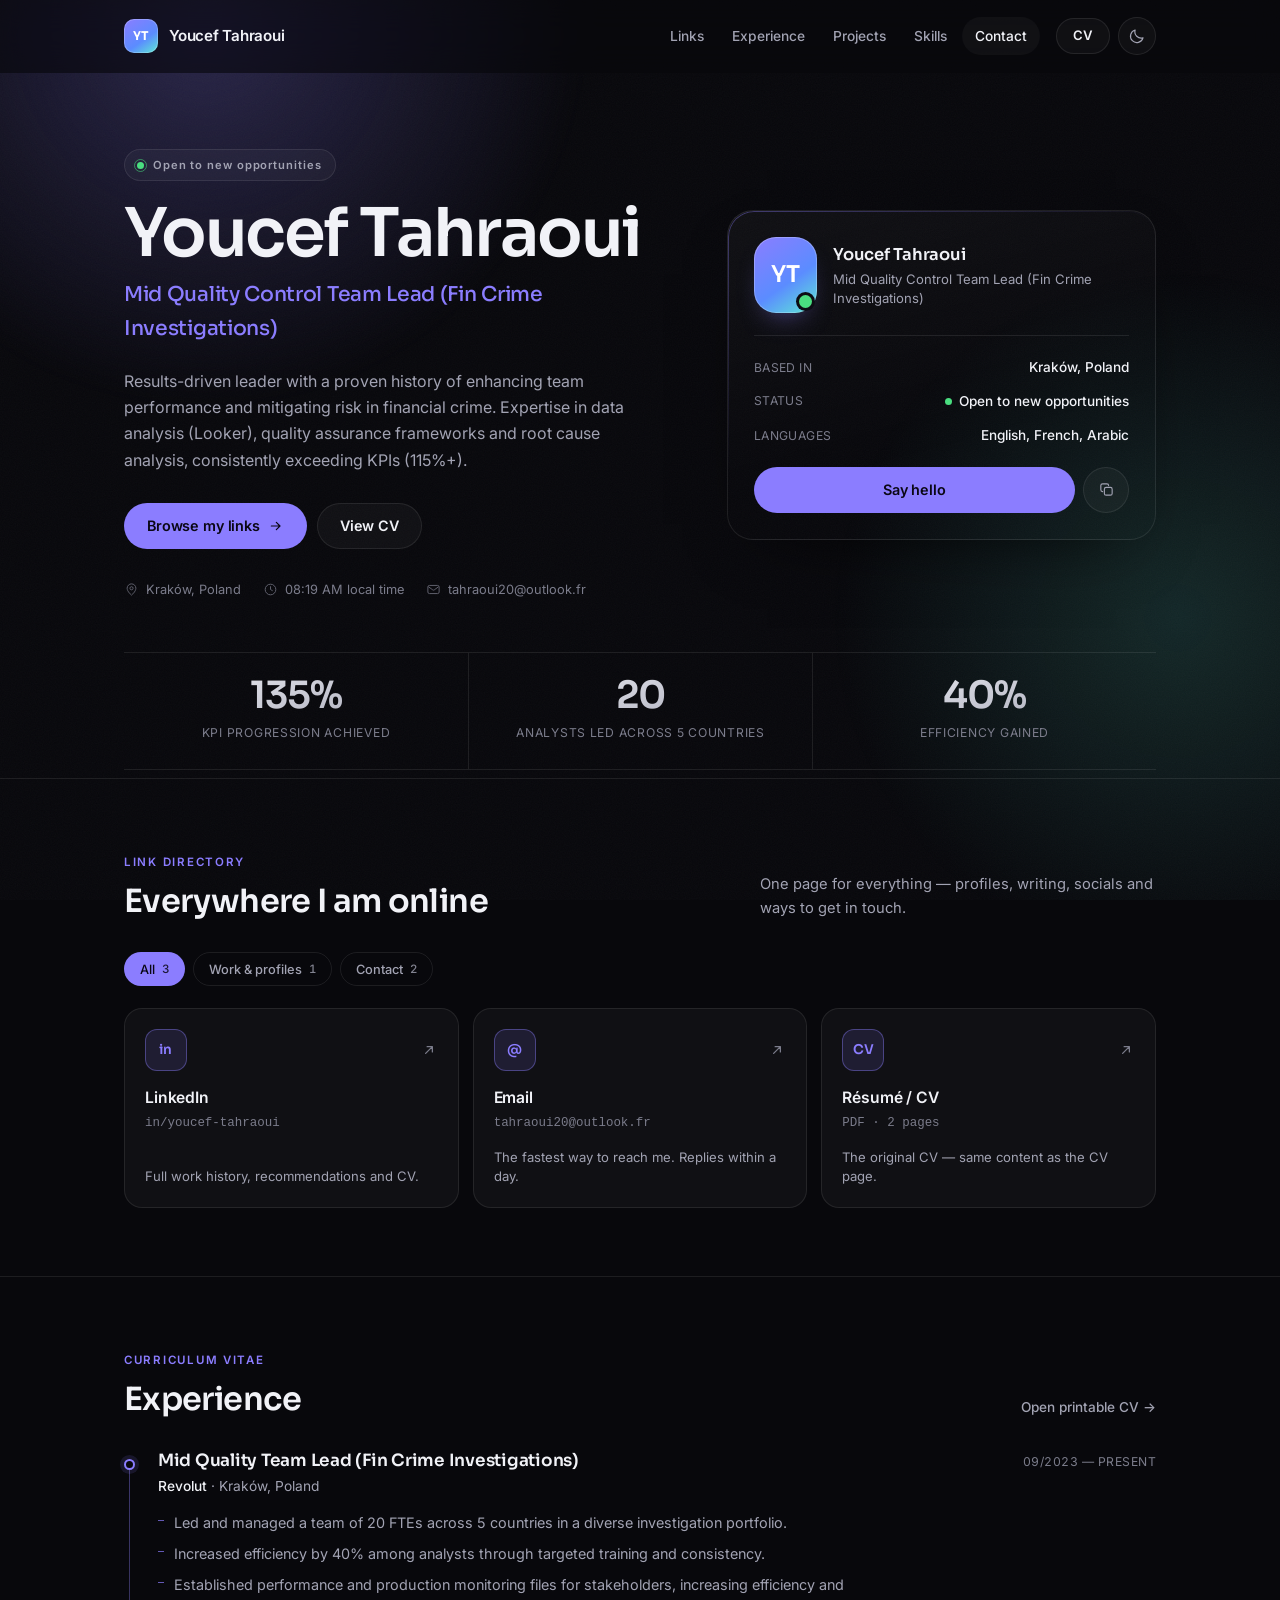
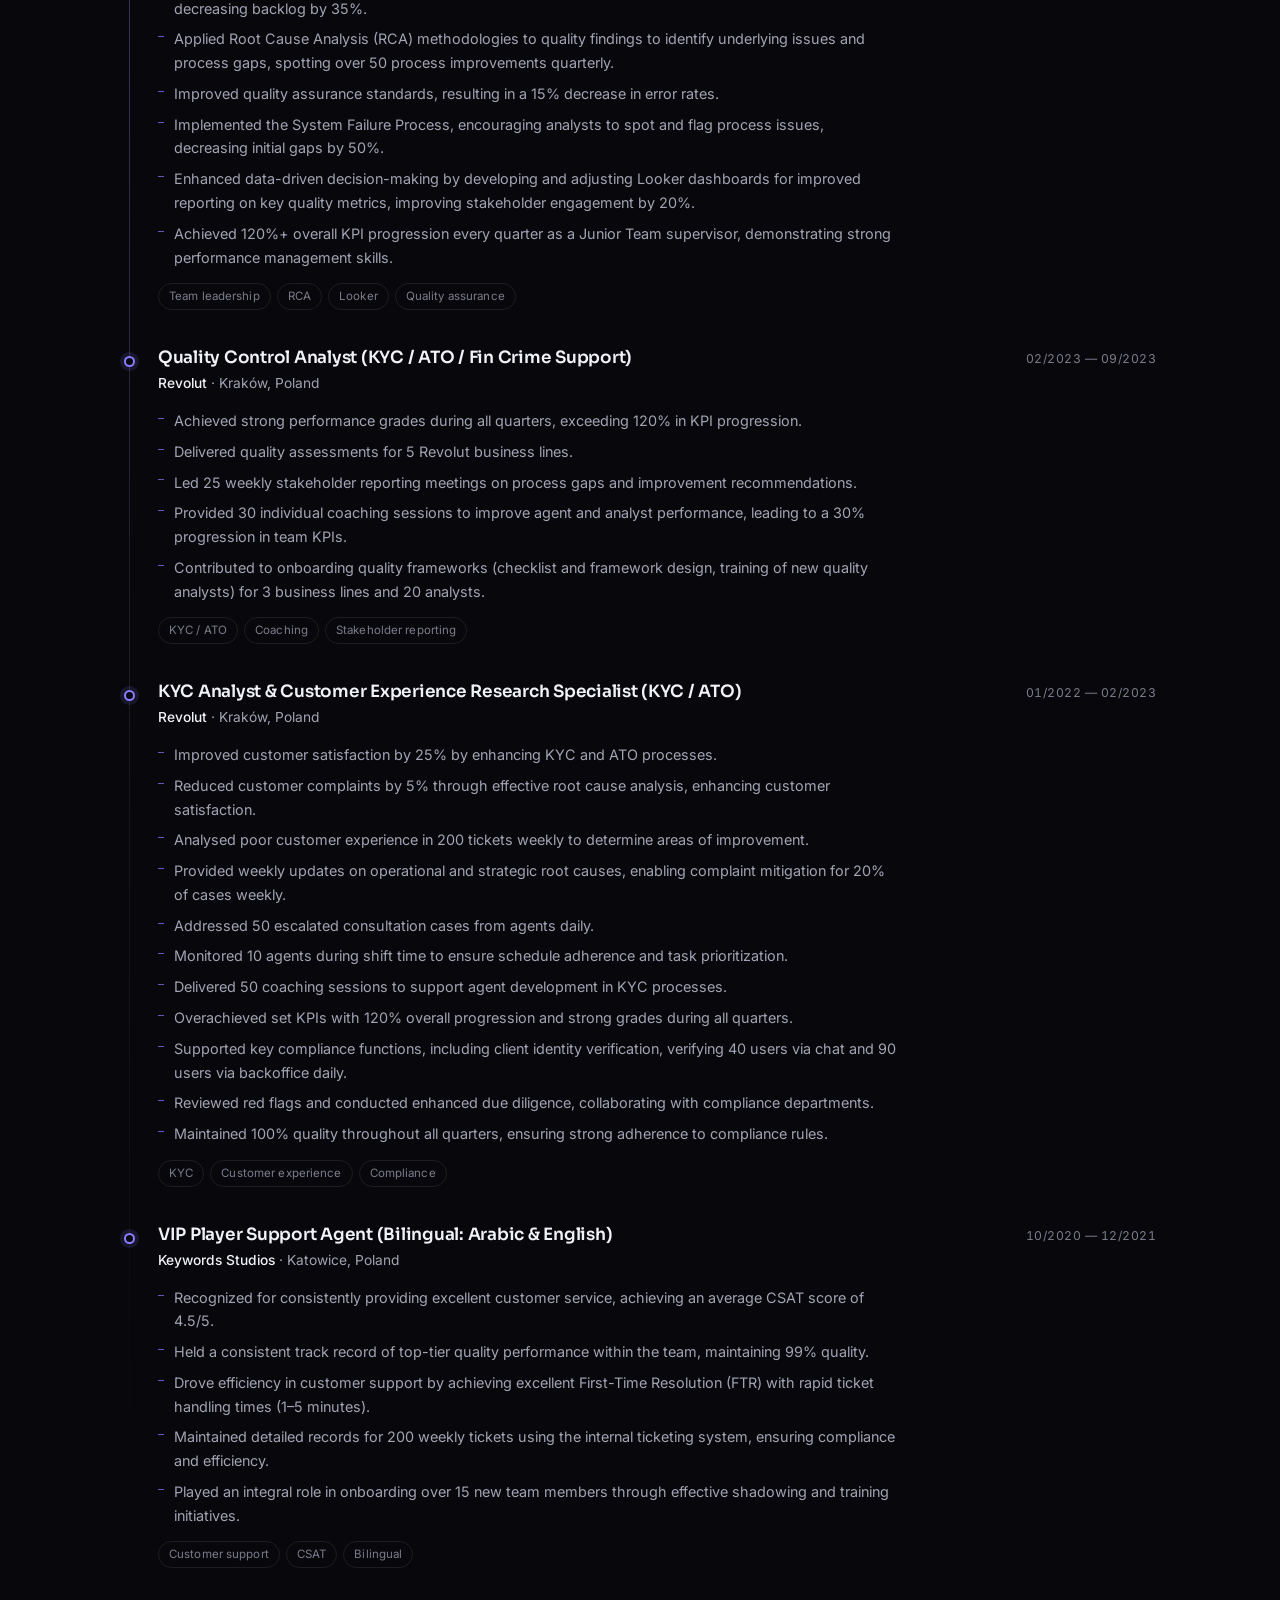
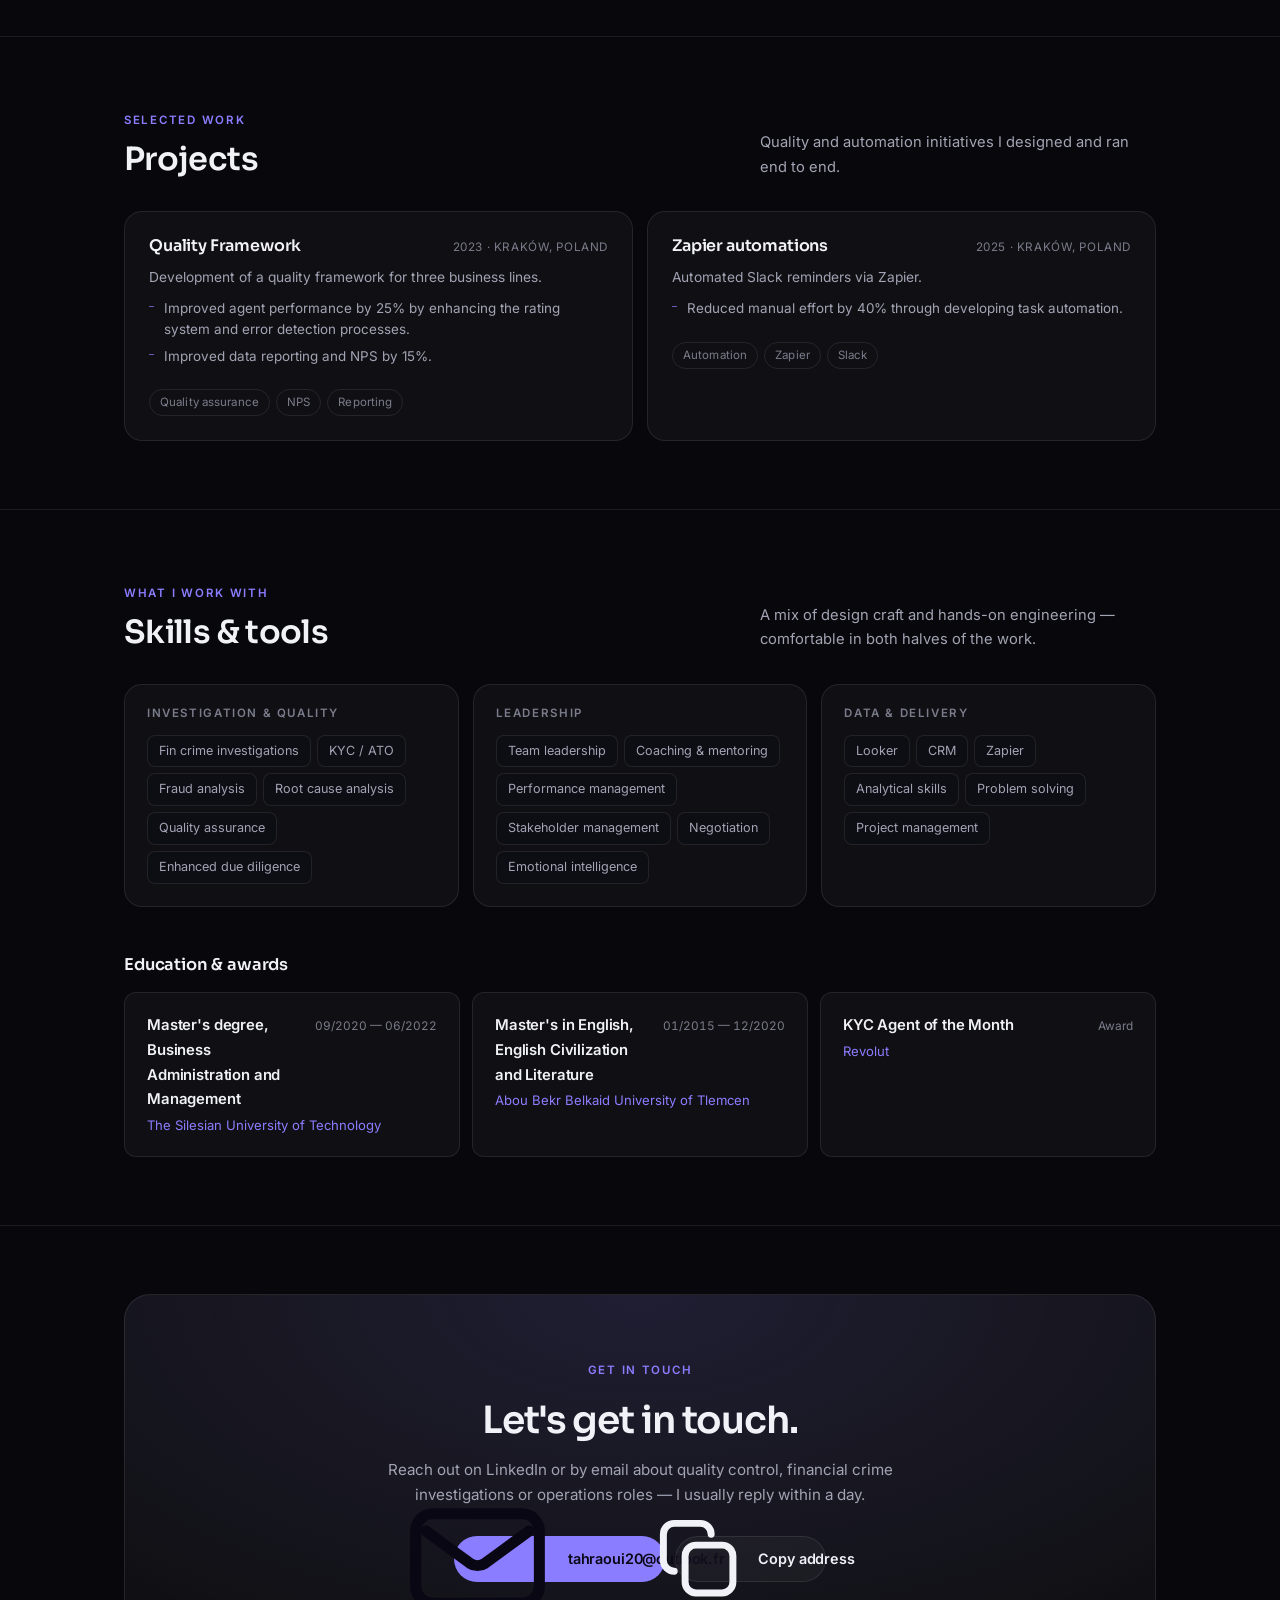
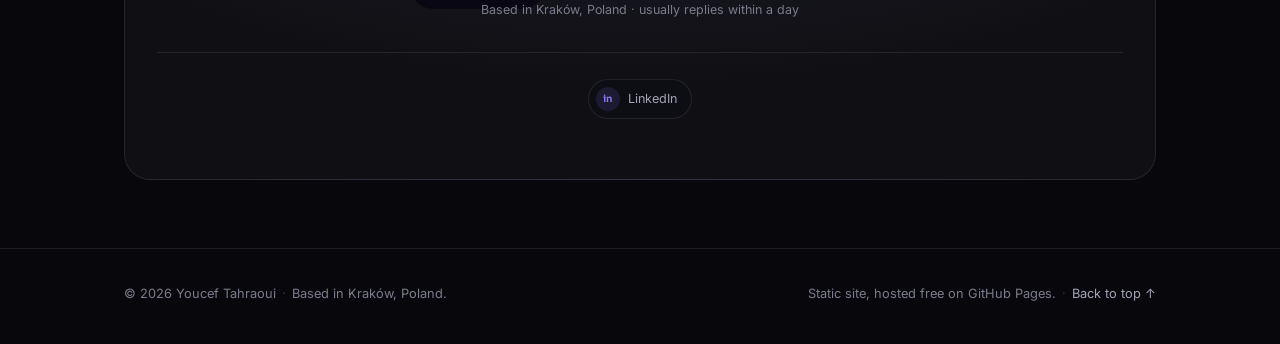
==== index.html @ 931910fa "Add portfolio and CV site" ====
<!doctype html>
<html lang="en" data-theme="dark">
  <head>
    <meta charset="utf-8" />
    <meta name="viewport" content="width=device-width, initial-scale=1" />
    <title>Youcef Tahraoui — Quality Control Team Lead</title>
    <meta
      name="description"
      content="Portfolio, CV and link directory for Youcef Tahraoui, a quality control team lead in financial crime investigations based in Kraków, Poland."
    />
    <meta name="theme-color" content="#08080c" />

    <!-- Social preview. Replace the URLs once your site is live. -->
    <meta property="og:type" content="website" />
    <meta property="og:title" content="Youcef Tahraoui — Quality Control Team Lead" />
    <meta
      property="og:description"
      content="Quality control team lead in financial crime investigations. CV, experience and links."
    />
    <meta property="og:url" content="https://your-username.github.io/" />
    <meta name="twitter:card" content="summary_large_image" />

    <link rel="icon" href="assets/favicon.svg" type="image/svg+xml" />
    <link rel="apple-touch-icon" href="assets/favicon.svg" />

    <link rel="preconnect" href="https://fonts.googleapis.com" />
    <link rel="preconnect" href="https://fonts.gstatic.com" crossorigin />
    <link
      href="https://fonts.googleapis.com/css2?family=Inter:wght@400;500;600&family=Sora:wght@500;600;700&display=swap"
      rel="stylesheet"
    />
    <link rel="stylesheet" href="assets/css/styles.css" />

    <!-- Apply the saved theme before first paint so the page never flashes. -->
    <script>
      try {
        var savedTheme = localStorage.getItem("theme");
        if (savedTheme) document.documentElement.dataset.theme = savedTheme;
      } catch (e) {}
    </script>
  </head>

  <body>
    <a class="skip-link" href="#main">Skip to content</a>

    <div class="bg-glow" aria-hidden="true"></div>
    <div class="bg-noise" aria-hidden="true"></div>

    <header class="site-header" id="top">
      <div class="container header-inner">
        <a class="brand" href="#top" id="brand"></a>

        <nav class="nav" id="nav" aria-label="Primary"></nav>

        <div class="header-actions">
          <a class="btn btn-ghost btn-sm header-cv" href="cv.html">CV</a>
          <button
            class="icon-btn"
            id="themeToggle"
            type="button"
            aria-label="Switch to light theme"
            title="Switch theme"
          >
            <svg class="ico-sun" viewBox="0 0 24 24" fill="none" aria-hidden="true">
              <circle cx="12" cy="12" r="4" stroke="currentColor" stroke-width="1.6" />
              <path
                d="M12 3v2m0 14v2M3 12h2m14 0h2M5.6 5.6l1.4 1.4m10 10 1.4 1.4m0-12.8-1.4 1.4m-10 10-1.4 1.4"
                stroke="currentColor"
                stroke-width="1.6"
                stroke-linecap="round"
              />
            </svg>
            <svg class="ico-moon" viewBox="0 0 24 24" fill="none" aria-hidden="true">
              <path
                d="M20 14.5A8.5 8.5 0 0 1 9.5 4a8.5 8.5 0 1 0 10.5 10.5Z"
                stroke="currentColor"
                stroke-width="1.6"
                stroke-linejoin="round"
              />
            </svg>
          </button>
          <button
            class="icon-btn menu-btn"
            id="menuBtn"
            type="button"
            aria-label="Open menu"
            aria-expanded="false"
            aria-controls="nav"
          >
            <span class="menu-bars" aria-hidden="true"><i></i><i></i></span>
          </button>
        </div>
      </div>
    </header>

    <main id="main">
      <section class="hero" aria-label="Introduction">
        <div class="container" id="hero"></div>
      </section>

      <section class="stats-band" aria-label="Highlights">
        <div class="container" id="stats"></div>
      </section>

      <section class="section" id="links">
        <div class="container">
          <div class="section-head">
            <div>
              <p class="eyebrow">Link directory</p>
              <h2 class="section-title">Everywhere I am online</h2>
            </div>
            <p class="section-lead">
              One page for everything — profiles, writing, socials and ways to get in touch.
            </p>
          </div>
          <div class="link-filters" id="linkFilters" role="group" aria-label="Filter links"></div>
          <div class="links-grid" id="linksGrid"></div>
          <p class="links-empty" id="linksEmpty" hidden>No links in this category yet.</p>
        </div>
      </section>

      <section class="section" id="experience">
        <div class="container">
          <div class="section-head">
            <div>
              <p class="eyebrow">Curriculum vitae</p>
              <h2 class="section-title">Experience</h2>
            </div>
            <a class="section-link" href="cv.html">Open printable CV <span aria-hidden="true">→</span></a>
          </div>
          <div class="timeline" id="timeline"></div>
        </div>
      </section>

      <section class="section" id="projects">
        <div class="container">
          <div class="section-head">
            <div>
              <p class="eyebrow">Selected work</p>
              <h2 class="section-title">Projects</h2>
            </div>
            <p class="section-lead">
              Quality and automation initiatives I designed and ran end to end.
            </p>
          </div>
          <div class="project-grid" id="projectsGrid"></div>
        </div>
      </section>

      <section class="section" id="skills">
        <div class="container">
          <div class="section-head">
            <div>
              <p class="eyebrow">What I work with</p>
              <h2 class="section-title">Skills &amp; tools</h2>
            </div>
            <p class="section-lead">
              A mix of design craft and hands-on engineering — comfortable in both halves of the work.
            </p>
          </div>
          <div class="skills-grid" id="skillsGrid"></div>

          <h3 class="sub-title">Education &amp; awards</h3>
          <div class="edu-grid" id="eduGrid"></div>
        </div>
      </section>

      <section class="section" id="contact">
        <div class="container">
          <div class="contact-panel" id="contactPanel"></div>
        </div>
      </section>
    </main>

    <footer class="site-footer">
      <div class="container footer-inner" id="footer"></div>
    </footer>

    <div class="toast" id="toast" role="status" aria-live="polite"></div>

    <noscript>
      <p style="text-align: center; padding: 24px">
        This page needs JavaScript to display the content. You can read the printable CV at
        <a href="cv.html">cv.html</a> instead.
      </p>
    </noscript>

    <script src="assets/js/content.js"></script>
    <script src="assets/js/main.js"></script>
  </body>
</html>
---- assets/css/styles.css ----
/* ============================================================================
   STYLES
   ----------------------------------------------------------------------------
   Want a different accent colour? Change the two lines marked "ACCENT" in the
   :root block below (and the light-theme overrides further down).
   ========================================================================== */

/* ---------- Design tokens ---------- */
:root {
  color-scheme: dark;

  --bg: #08080c;
  --bg-elevated: #0d0d14;
  --panel: rgba(255, 255, 255, 0.035);
  --panel-hover: rgba(255, 255, 255, 0.06);
  --border: rgba(255, 255, 255, 0.085);
  --border-strong: rgba(255, 255, 255, 0.16);

  --text: #f1f2f7;
  --text-muted: #a2a3b3;
  --text-dim: #7b7c8b;

  --accent: #8b7dff; /* ACCENT */
  --accent-soft: rgba(139, 125, 255, 0.13); /* ACCENT */
  --accent-contrast: #0a0714;
  --accent-line: rgba(139, 125, 255, 0.4);
  --success: #4ade80;
  --warning: #fbbf24;

  --radius-lg: 26px;
  --radius: 18px;
  --radius-sm: 12px;
  --shadow: 0 24px 70px -40px rgba(0, 0, 0, 0.95);
  --shadow-accent: 0 18px 40px -24px rgba(139, 125, 255, 0.75);
  --container: 1080px;

  --font-body: "Inter", system-ui, -apple-system, "Segoe UI", Roboto, sans-serif;
  --font-display: "Sora", var(--font-body);

  --ease: cubic-bezier(0.22, 0.61, 0.36, 1);
}

/* ---------- Light theme ---------- */
[data-theme="light"] {
  color-scheme: light;

  --bg: #f7f7fb;
  --bg-elevated: #ffffff;
  --panel: #ffffff;
  --panel-hover: #f4f4fa;
  --border: rgba(16, 16, 32, 0.09);
  --border-strong: rgba(16, 16, 32, 0.18);

  --text: #14141c;
  --text-muted: #555667;
  --text-dim: #62637a;

  --accent: #5b4bd6; /* ACCENT (light) */
  --accent-soft: rgba(91, 75, 214, 0.09); /* ACCENT (light) */
  --accent-contrast: #ffffff;
  --accent-line: rgba(91, 75, 214, 0.35);
  --success: #16a34a;
  --warning: #b45309;

  --shadow: 0 24px 60px -40px rgba(23, 23, 48, 0.45);
  --shadow-accent: 0 18px 40px -26px rgba(91, 75, 214, 0.55);
}

/* ---------- Reset ---------- */
*,
*::before,
*::after {
  box-sizing: border-box;
}

html {
  scroll-behavior: smooth;
  scroll-padding-top: 104px;
  -webkit-text-size-adjust: 100%;
}

body {
  margin: 0;
  background: var(--bg);
  color: var(--text);
  font-family: var(--font-body);
  font-size: 16px;
  line-height: 1.65;
  -webkit-font-smoothing: antialiased;
  text-rendering: optimizeLegibility;
  overflow-x: hidden;
}

h1,
h2,
h3,
h4 {
  margin: 0;
  font-family: var(--font-display);
  font-weight: 600;
  line-height: 1.2;
  letter-spacing: -0.02em;
}

p,
ul,
ol,
dl,
dd {
  margin: 0;
}

ul {
  padding: 0;
  list-style: none;
}

a {
  color: inherit;
}

svg {
  display: block;
  flex: none;
}

img {
  max-width: 100%;
  height: auto;
}

button {
  font: inherit;
}

::selection {
  background: var(--accent);
  color: var(--accent-contrast);
}

:focus-visible {
  outline: 2px solid var(--accent);
  outline-offset: 3px;
  border-radius: 6px;
}

[hidden] {
  display: none !important;
}

.container {
  width: 100%;
  max-width: var(--container);
  margin-inline: auto;
  padding-inline: 24px;
}

.skip-link {
  position: fixed;
  top: 10px;
  left: 50%;
  z-index: 200;
  padding: 10px 18px;
  border-radius: 999px;
  background: var(--accent);
  color: var(--accent-contrast);
  font-size: 0.85rem;
  font-weight: 600;
  text-decoration: none;
  transform: translate(-50%, -160%);
  transition: transform 0.2s var(--ease);
}

.skip-link:focus-visible {
  transform: translate(-50%, 0);
}

/* ---------- Background ---------- */
.bg-glow {
  position: fixed;
  inset: 0;
  z-index: -2;
  pointer-events: none;
  overflow: hidden;
}

.bg-glow::before,
.bg-glow::after {
  content: "";
  position: absolute;
  border-radius: 50%;
}

.bg-glow::before {
  width: 68vw;
  height: 68vw;
  min-width: 520px;
  min-height: 520px;
  top: -32vw;
  left: -18vw;
  background: radial-gradient(circle at center, rgba(139, 125, 255, 0.26), transparent 62%);
  filter: blur(8px);
}

.bg-glow::after {
  width: 60vw;
  height: 60vw;
  min-width: 460px;
  min-height: 460px;
  top: 26vh;
  right: -22vw;
  background: radial-gradient(circle at center, rgba(94, 234, 212, 0.14), transparent 64%);
}

[data-theme="light"] .bg-glow::before {
  background: radial-gradient(circle at center, rgba(91, 75, 214, 0.14), transparent 64%);
}

[data-theme="light"] .bg-glow::after {
  background: radial-gradient(circle at center, rgba(20, 184, 166, 0.11), transparent 66%);
}

.bg-noise {
  position: fixed;
  inset: 0;
  z-index: -1;
  pointer-events: none;
  opacity: 0.035;
  background-image: url("data:image/svg+xml,%3Csvg xmlns='http://www.w3.org/2000/svg' width='180' height='180'%3E%3Cfilter id='n'%3E%3CfeTurbulence type='fractalNoise' baseFrequency='0.85' numOctaves='3' stitchTiles='stitch'/%3E%3C/filter%3E%3Crect width='100%25' height='100%25' filter='url(%23n)'/%3E%3C/svg%3E");
}

[data-theme="light"] .bg-noise {
  opacity: 0.02;
}

/* ---------- Buttons ---------- */
.btn {
  display: inline-flex;
  align-items: center;
  justify-content: center;
  gap: 8px;
  height: 46px;
  padding: 0 22px;
  border: 1px solid transparent;
  border-radius: 999px;
  background: none;
  color: inherit;
  font-family: inherit;
  font-size: 0.9rem;
  font-weight: 600;
  letter-spacing: -0.01em;
  text-decoration: none;
  white-space: nowrap;
  cursor: pointer;
  transition:
    transform 0.18s var(--ease),
    background-color 0.2s,
    border-color 0.2s,
    box-shadow 0.2s;
}

.btn:hover {
  transform: translateY(-1px);
}

.btn:active {
  transform: translateY(0);
}

.btn-primary {
  background: var(--accent);
  color: var(--accent-contrast);
  box-shadow: var(--shadow-accent);
}

.btn-primary:hover {
  filter: brightness(1.06);
}

.btn-ghost {
  background: var(--panel);
  border-color: var(--border);
  color: var(--text);
}

.btn-ghost:hover {
  background: var(--panel-hover);
  border-color: var(--border-strong);
}

.btn-sm {
  height: 36px;
  padding: 0 16px;
  font-size: 0.82rem;
}

.btn-block {
  width: 100%;
}

.btn .ico {
  width: 16px;
  height: 16px;
  transition: transform 0.2s var(--ease);
}

.btn:hover .ico {
  transform: translateX(2px);
}

.icon-btn {
  display: inline-grid;
  place-items: center;
  width: 38px;
  height: 38px;
  padding: 0;
  border: 1px solid var(--border);
  border-radius: 50%;
  background: var(--panel);
  color: var(--text-muted);
  cursor: pointer;
  transition:
    color 0.2s,
    background-color 0.2s,
    border-color 0.2s;
}

.icon-btn:hover {
  color: var(--text);
  background: var(--panel-hover);
  border-color: var(--border-strong);
}

.icon-btn svg {
  width: 18px;
  height: 18px;
}

.icon-btn .ico-sun {
  display: none;
}

[data-theme="light"] .icon-btn .ico-sun {
  display: block;
}

[data-theme="light"] .icon-btn .ico-moon {
  display: none;
}

/* ---------- Header ---------- */
.site-header {
  position: sticky;
  top: 0;
  z-index: 60;
  background: rgba(8, 8, 12, 0.66);
  border-bottom: 1px solid transparent;
  backdrop-filter: blur(16px) saturate(140%);
  -webkit-backdrop-filter: blur(16px) saturate(140%);
  transition:
    background-color 0.25s,
    border-color 0.25s;
}

[data-theme="light"] .site-header {
  background: rgba(247, 247, 251, 0.78);
}

.site-header.is-scrolled {
  background: rgba(8, 8, 12, 0.88);
  border-bottom-color: var(--border);
}

[data-theme="light"] .site-header.is-scrolled {
  background: rgba(247, 247, 251, 0.94);
}

.header-inner {
  display: flex;
  align-items: center;
  gap: 16px;
  min-height: 72px;
}

.brand {
  display: inline-flex;
  align-items: center;
  gap: 11px;
  text-decoration: none;
  font-weight: 600;
  font-size: 0.95rem;
  letter-spacing: -0.015em;
  white-space: nowrap;
}

.brand-mark {
  display: grid;
  place-items: center;
  width: 34px;
  height: 34px;
  border-radius: 10px;
  background: linear-gradient(145deg, #8b7dff, #5b8cff 60%, #5eead4);
  color: #fff;
  font-family: var(--font-display);
  font-size: 0.76rem;
  font-weight: 700;
  letter-spacing: 0.01em;
  box-shadow: inset 0 0 0 1px rgba(255, 255, 255, 0.22);
}

.nav {
  display: flex;
  align-items: center;
  gap: 2px;
  margin-left: auto;
}

.nav-link {
  padding: 8px 13px;
  border-radius: 999px;
  color: var(--text-muted);
  font-size: 0.86rem;
  font-weight: 500;
  text-decoration: none;
  transition:
    color 0.18s,
    background-color 0.18s;
}

.nav-link:hover {
  color: var(--text);
  background: var(--panel);
}

.nav-link.is-active {
  color: var(--text);
  background: var(--panel);
}

.header-actions {
  display: flex;
  align-items: center;
  gap: 8px;
}

.menu-btn {
  display: none;
}

.menu-bars {
  display: grid;
  gap: 4px;
}

.menu-bars i {
  display: block;
  width: 15px;
  height: 1.5px;
  border-radius: 2px;
  background: currentColor;
  transition: transform 0.2s var(--ease);
}

.menu-btn[aria-expanded="true"] .menu-bars i:first-child {
  transform: translateY(2.75px) rotate(45deg);
}

.menu-btn[aria-expanded="true"] .menu-bars i:last-child {
  transform: translateY(-2.75px) rotate(-45deg);
}

/* ---------- Hero ---------- */
.hero {
  position: relative;
  padding: 76px 0 52px;
}

.hero-grid {
  display: grid;
  grid-template-columns: minmax(0, 1.12fr) minmax(0, 0.88fr);
  gap: 56px;
  align-items: center;
}

.eyebrow {
  display: inline-flex;
  align-items: center;
  gap: 9px;
  margin: 0 0 18px;
  color: var(--accent);
  font-size: 0.72rem;
  font-weight: 600;
  letter-spacing: 0.15em;
  text-transform: uppercase;
}

.hero .eyebrow {
  padding: 6px 14px 6px 12px;
  border: 1px solid var(--border);
  border-radius: 999px;
  background: var(--panel);
  letter-spacing: 0.08em;
  font-size: 0.7rem;
  color: var(--text-muted);
  text-transform: none;
}

.pulse {
  position: relative;
  width: 7px;
  height: 7px;
  border-radius: 50%;
  background: var(--success);
}

.pulse::after {
  content: "";
  position: absolute;
  inset: -3px;
  border-radius: 50%;
  border: 1px solid var(--success);
  opacity: 0.55;
  animation: pulse-ring 2.4s ease-out infinite;
}

@keyframes pulse-ring {
  0% {
    transform: scale(0.7);
    opacity: 0.6;
  }
  70%,
  100% {
    transform: scale(1.75);
    opacity: 0;
  }
}

.hero h1 {
  font-size: clamp(2.7rem, 6.4vw, 4.2rem);
  line-height: 1.02;
  letter-spacing: -0.038em;
  font-weight: 600;
}

.hero-role {
  margin: 10px 0 22px;
  font-family: var(--font-display);
  font-size: clamp(1.02rem, 2.1vw, 1.28rem);
  font-weight: 500;
  letter-spacing: -0.015em;
  color: var(--accent);
}

.hero-lede {
  max-width: 54ch;
  margin-bottom: 30px;
  color: var(--text-muted);
  font-size: 1rem;
}

.hero-actions {
  display: flex;
  flex-wrap: wrap;
  gap: 10px;
  margin-bottom: 30px;
}

.hero-meta {
  display: flex;
  flex-wrap: wrap;
  gap: 8px 22px;
  color: var(--text-dim);
  font-size: 0.8rem;
}

.hero-meta li {
  display: inline-flex;
  align-items: center;
  gap: 7px;
}

.hero-meta svg {
  width: 15px;
  height: 15px;
  opacity: 0.75;
}

.hero-meta a {
  text-decoration: none;
  transition: color 0.18s;
}

.hero-meta a:hover {
  color: var(--accent);
}

/* Profile card */
.profile-card {
  position: relative;
  padding: 26px;
  border: 1px solid var(--border);
  border-radius: var(--radius-lg);
  background: linear-gradient(165deg, var(--panel), transparent 70%);
  box-shadow: var(--shadow);
}

.profile-card::before {
  content: "";
  position: absolute;
  inset: 0;
  padding: 1px;
  border-radius: inherit;
  background: linear-gradient(150deg, var(--accent-line), transparent 46%, transparent);
  -webkit-mask:
    linear-gradient(#000 0 0) content-box,
    linear-gradient(#000 0 0);
  -webkit-mask-composite: xor;
  mask-composite: exclude;
  pointer-events: none;
}

.profile-top {
  display: flex;
  align-items: center;
  gap: 16px;
  padding-bottom: 22px;
  border-bottom: 1px solid var(--border);
}

.avatar {
  position: relative;
  display: grid;
  place-items: center;
  width: 76px;
  height: 76px;
  border-radius: 22px;
  background: linear-gradient(145deg, #8b7dff, #5b8cff 58%, #5eead4);
  color: #fff;
  font-family: var(--font-display);
  font-size: 1.45rem;
  font-weight: 600;
  letter-spacing: -0.01em;
  box-shadow:
    inset 0 0 0 1px rgba(255, 255, 255, 0.24),
    0 14px 30px -18px rgba(139, 125, 255, 0.9);
}

.avatar img {
  width: 100%;
  height: 100%;
  border-radius: inherit;
  object-fit: cover;
}

.avatar::after {
  content: "";
  position: absolute;
  right: 5px;
  bottom: 5px;
  width: 13px;
  height: 13px;
  border-radius: 50%;
  background: var(--success);
  box-shadow: 0 0 0 3px var(--bg-elevated);
}

.avatar.is-busy::after {
  background: var(--warning);
}

.pulse.is-busy {
  background: var(--warning);
}

.pulse.is-busy::after {
  border-color: var(--warning);
}

.avatar.is-busy::after {
  background: var(--warning);
}

.profile-name {
  font-family: var(--font-display);
  font-size: 1.03rem;
  font-weight: 600;
  letter-spacing: -0.015em;
}

.profile-role {
  margin-top: 2px;
  color: var(--text-muted);
  font-size: 0.82rem;
  line-height: 1.45;
}

.facts {
  display: grid;
  gap: 12px;
  padding: 20px 0;
}

.facts div {
  display: flex;
  align-items: baseline;
  justify-content: space-between;
  gap: 16px;
}

.facts dt {
  color: var(--text-dim);
  font-size: 0.76rem;
  letter-spacing: 0.04em;
  text-transform: uppercase;
}

.facts dd {
  color: var(--text);
  font-size: 0.85rem;
  font-weight: 500;
  text-align: right;
}

.facts dd.status {
  display: inline-flex;
  align-items: center;
  gap: 7px;
}

.status-dot {
  width: 7px;
  height: 7px;
  border-radius: 50%;
  background: var(--success);
}

.status-dot.is-busy {
  background: var(--warning);
}

.profile-actions {
  display: flex;
  gap: 8px;
}

.profile-actions .btn-primary {
  flex: 1;
}

.copy-btn {
  width: 46px;
  height: 46px;
  border-radius: 999px;
}

.copy-btn svg {
  width: 17px;
  height: 17px;
}

/* ---------- Stats ---------- */
.stats-band {
  padding-bottom: 8px;
}

.stats {
  display: grid;
  grid-template-columns: repeat(3, 1fr);
  border-block: 1px solid var(--border);
}

.stat {
  padding: 24px 8px 26px;
  text-align: center;
}

.stat + .stat {
  border-left: 1px solid var(--border);
}

.stat-value {
  font-family: var(--font-display);
  font-size: clamp(1.7rem, 4vw, 2.35rem);
  font-weight: 600;
  letter-spacing: -0.035em;
  line-height: 1;
  background: linear-gradient(160deg, var(--text), var(--text-muted));
  -webkit-background-clip: text;
  background-clip: text;
  -webkit-text-fill-color: transparent;
}

.stat-label {
  margin-top: 8px;
  color: var(--text-dim);
  font-size: 0.76rem;
  letter-spacing: 0.06em;
  text-transform: uppercase;
}

/* ---------- Sections ---------- */
.section {
  padding: 68px 0;
  border-top: 1px solid var(--border);
}

.section-head {
  display: flex;
  flex-wrap: wrap;
  align-items: flex-end;
  justify-content: space-between;
  gap: 18px 40px;
  margin-bottom: 32px;
}

.section-head .eyebrow {
  margin-bottom: 10px;
}

.section-title {
  font-size: clamp(1.5rem, 3.2vw, 2rem);
}

.section-lead {
  max-width: 44ch;
  color: var(--text-muted);
  font-size: 0.92rem;
}

.section-link {
  color: var(--text-muted);
  font-size: 0.85rem;
  font-weight: 500;
  text-decoration: none;
  white-space: nowrap;
  transition: color 0.18s;
}

.section-link span {
  display: inline-block;
  transition: transform 0.2s var(--ease);
}

.section-link:hover {
  color: var(--accent);
}

.section-link:hover span {
  transform: translateX(3px);
}

/* ---------- Link directory ---------- */
.link-filters {
  display: flex;
  flex-wrap: wrap;
  gap: 8px;
  margin-bottom: 22px;
}

.chip {
  display: inline-flex;
  align-items: center;
  gap: 7px;
  height: 34px;
  padding: 0 15px;
  border: 1px solid var(--border);
  border-radius: 999px;
  background: transparent;
  color: var(--text-muted);
  font-size: 0.8rem;
  font-weight: 500;
  cursor: pointer;
  transition:
    color 0.18s,
    background-color 0.18s,
    border-color 0.18s;
}

.chip:hover {
  color: var(--text);
  border-color: var(--border-strong);
  background: var(--panel);
}

.chip[aria-pressed="true"] {
  background: var(--accent);
  border-color: transparent;
  color: var(--accent-contrast);
}

.chip-count {
  font-variant-numeric: tabular-nums;
  opacity: 0.8;
  font-size: 0.72rem;
}

.chip[aria-pressed="true"] .chip-count {
  opacity: 0.85;
}

.links-grid {
  display: grid;
  grid-template-columns: repeat(auto-fill, minmax(min(248px, 100%), 1fr));
  gap: 14px;
}

.link-card {
  position: relative;
  display: flex;
  flex-direction: column;
  gap: 14px;
  min-height: 182px;
  padding: 20px;
  border: 1px solid var(--border);
  border-radius: var(--radius);
  background: var(--panel);
  color: inherit;
  text-decoration: none;
  transition:
    transform 0.22s var(--ease),
    background-color 0.22s,
    border-color 0.22s,
    box-shadow 0.22s;
}

.link-card::after {
  content: "";
  position: absolute;
  inset: 0;
  border-radius: inherit;
  background: radial-gradient(120% 90% at 100% 0%, var(--accent-soft), transparent 60%);
  opacity: 0;
  transition: opacity 0.25s;
  pointer-events: none;
}

.link-card:hover {
  transform: translateY(-3px);
  background: var(--panel-hover);
  border-color: var(--accent-line);
  box-shadow: 0 22px 40px -32px rgba(0, 0, 0, 0.9);
}

.link-card:hover::after {
  opacity: 1;
}

.link-top {
  display: flex;
  align-items: center;
  justify-content: space-between;
  gap: 12px;
}

.mono {
  display: grid;
  place-items: center;
  width: 42px;
  height: 42px;
  border: 1px solid var(--accent-line);
  border-radius: 12px;
  background: var(--accent-soft);
  color: var(--accent);
  font-family: var(--font-display);
  font-size: 0.84rem;
  font-weight: 600;
  letter-spacing: 0.01em;
}

.link-arrow {
  width: 18px;
  height: 18px;
  color: var(--text-dim);
  transition:
    color 0.2s,
    transform 0.22s var(--ease);
}

.link-card:hover .link-arrow {
  color: var(--accent);
  transform: translate(2px, -2px);
}

.link-body {
  display: flex;
  flex-direction: column;
  gap: 2px;
}

.link-label {
  font-weight: 600;
  font-size: 0.98rem;
  letter-spacing: -0.01em;
}

.link-handle {
  color: var(--text-dim);
  font-size: 0.78rem;
  font-family: ui-monospace, SFMono-Regular, "SF Mono", Menlo, monospace;
  overflow: hidden;
  text-overflow: ellipsis;
  white-space: nowrap;
}

.link-note {
  margin-top: auto;
  color: var(--text-muted);
  font-size: 0.82rem;
  line-height: 1.5;
}

.links-empty {
  padding: 32px 0;
  color: var(--text-dim);
  font-size: 0.9rem;
}

/* ---------- Experience timeline ---------- */
.timeline {
  position: relative;
}

.timeline::before {
  content: "";
  position: absolute;
  top: 10px;
  bottom: 14px;
  left: 5px;
  width: 1px;
  background: linear-gradient(var(--accent-line), var(--border) 45%, transparent);
}

.job {
  position: relative;
  padding: 0 0 38px 34px;
}

.job:last-child {
  padding-bottom: 0;
}

.job::before {
  content: "";
  position: absolute;
  top: 8px;
  left: 0;
  width: 11px;
  height: 11px;
  border: 2px solid var(--accent);
  border-radius: 50%;
  background: var(--bg);
  box-shadow: 0 0 0 4px var(--accent-soft);
}

.job-head {
  display: flex;
  flex-wrap: wrap;
  align-items: baseline;
  justify-content: space-between;
  gap: 6px 20px;
}

.job-role {
  font-size: 1.06rem;
  font-weight: 600;
  letter-spacing: -0.015em;
}

.job-dates {
  color: var(--text-dim);
  font-size: 0.76rem;
  font-variant-numeric: tabular-nums;
  letter-spacing: 0.04em;
  text-transform: uppercase;
  white-space: nowrap;
}

.job-company {
  margin-top: 3px;
  color: var(--text-muted);
  font-size: 0.86rem;
}

.job-company strong {
  color: var(--text);
  font-weight: 500;
}

.job-points {
  display: grid;
  gap: 7px;
  max-width: 74ch;
  margin-top: 14px;
}

.job-points li {
  position: relative;
  padding-left: 16px;
  color: var(--text-muted);
  font-size: 0.9rem;
}

.job-points li::before {
  content: "";
  position: absolute;
  top: 0.62em;
  left: 0;
  width: 6px;
  height: 1px;
  background: var(--accent);
  opacity: 0.7;
}

.job-tags {
  display: flex;
  flex-wrap: wrap;
  gap: 6px;
  margin-top: 14px;
}

.tag {
  padding: 3px 10px;
  border: 1px solid var(--border);
  border-radius: 999px;
  color: var(--text-dim);
  font-size: 0.72rem;
  letter-spacing: 0.01em;
}

/* ---------- Projects ---------- */
.project-grid {
  display: grid;
  grid-template-columns: repeat(auto-fit, minmax(min(320px, 100%), 1fr));
  gap: 14px;
}

.project-card {
  display: flex;
  flex-direction: column;
  gap: 9px;
  padding: 24px;
  border: 1px solid var(--border);
  border-radius: var(--radius);
  background: var(--panel);
  transition:
    border-color 0.2s,
    background-color 0.2s;
}

.project-card:hover {
  border-color: var(--accent-line);
  background: var(--panel-hover);
}

.project-head {
  display: flex;
  flex-wrap: wrap;
  align-items: baseline;
  justify-content: space-between;
  gap: 4px 16px;
}

.project-title {
  font-size: 1rem;
  letter-spacing: -0.01em;
}

.project-meta {
  color: var(--text-dim);
  font-size: 0.73rem;
  letter-spacing: 0.05em;
  text-transform: uppercase;
  white-space: nowrap;
}

.project-summary {
  color: var(--text-muted);
  font-size: 0.86rem;
}

.project-points {
  display: grid;
  gap: 6px;
}

.project-points li {
  position: relative;
  padding-left: 15px;
  color: var(--text-muted);
  font-size: 0.84rem;
  line-height: 1.55;
}

.project-points li::before {
  content: "";
  position: absolute;
  top: 0.62em;
  left: 0;
  width: 5px;
  height: 1px;
  background: var(--accent);
  opacity: 0.7;
}

/* ---------- Skills ---------- */
.skills-grid {
  display: grid;
  grid-template-columns: repeat(auto-fit, minmax(min(230px, 100%), 1fr));
  gap: 14px;
}

.skill-group {
  padding: 22px;
  border: 1px solid var(--border);
  border-radius: var(--radius);
  background: var(--panel);
}

.skill-group h3 {
  margin-bottom: 14px;
  color: var(--text-dim);
  font-family: var(--font-body);
  font-size: 0.72rem;
  font-weight: 600;
  letter-spacing: 0.14em;
  text-transform: uppercase;
}

.pills {
  display: flex;
  flex-wrap: wrap;
  gap: 6px;
}

.pill {
  padding: 5px 11px;
  border: 1px solid var(--border);
  border-radius: 8px;
  background: var(--bg-elevated);
  color: var(--text-muted);
  font-size: 0.79rem;
}

.sub-title {
  margin: 48px 0 18px;
  font-size: 1.02rem;
  letter-spacing: -0.01em;
}

.edu-grid {
  display: grid;
  grid-template-columns: repeat(auto-fit, minmax(min(280px, 100%), 1fr));
  gap: 12px;
}

.edu-card {
  display: flex;
  flex-direction: column;
  gap: 3px;
  padding: 20px 22px;
  border: 1px solid var(--border);
  border-radius: var(--radius-sm);
  background: var(--panel);
  transition: border-color 0.2s;
}

.edu-card:hover {
  border-color: var(--border-strong);
}

.edu-head {
  display: flex;
  align-items: baseline;
  justify-content: space-between;
  gap: 14px;
}

.edu-title {
  font-size: 0.93rem;
  font-weight: 600;
  letter-spacing: -0.01em;
}

.edu-period {
  color: var(--text-dim);
  font-size: 0.74rem;
  font-variant-numeric: tabular-nums;
  white-space: nowrap;
}

.edu-org {
  color: var(--accent);
  font-size: 0.82rem;
}

.edu-note {
  margin-top: 6px;
  color: var(--text-muted);
  font-size: 0.82rem;
  line-height: 1.5;
}

/* ---------- Contact ---------- */
.contact-panel {
  position: relative;
  padding: 60px 32px;
  overflow: hidden;
  border: 1px solid var(--border);
  border-radius: var(--radius-lg);
  background:
    radial-gradient(120% 130% at 50% 0%, var(--accent-soft), transparent 62%),
    var(--panel);
  text-align: center;
}

.contact-panel::before {
  content: "";
  position: absolute;
  top: -1px;
  left: 50%;
  width: 180px;
  height: 1px;
  background: linear-gradient(90deg, transparent, var(--accent), transparent);
  transform: translateX(-50%);
}

.contact-heading {
  font-size: clamp(1.65rem, 4vw, 2.35rem);
  letter-spacing: -0.03em;
}

.contact-text {
  max-width: 52ch;
  margin: 14px auto 28px;
  color: var(--text-muted);
  font-size: 0.95rem;
}

.contact-actions {
  display: flex;
  flex-wrap: wrap;
  justify-content: center;
  gap: 10px;
}

.contact-note {
  margin-top: 18px;
  color: var(--text-dim);
  font-size: 0.78rem;
}

.socials {
  display: flex;
  flex-wrap: wrap;
  justify-content: center;
  gap: 8px;
  margin-top: 32px;
  padding-top: 26px;
  border-top: 1px solid var(--border);
}

.social-link {
  display: inline-flex;
  align-items: center;
  gap: 8px;
  padding: 7px 14px 7px 7px;
  border: 1px solid var(--border);
  border-radius: 999px;
  background: var(--bg-elevated);
  color: var(--text-muted);
  font-size: 0.79rem;
  text-decoration: none;
  transition:
    color 0.18s,
    border-color 0.18s,
    transform 0.18s var(--ease);
}

.social-link:hover {
  transform: translateY(-2px);
  color: var(--text);
  border-color: var(--accent-line);
}

.social-link .mono {
  width: 24px;
  height: 24px;
  border: 0;
  border-radius: 50%;
  font-size: 0.62rem;
}

/* ---------- Footer ---------- */
.site-footer {
  padding: 34px 0 40px;
  border-top: 1px solid var(--border);
}

.footer-inner {
  display: flex;
  flex-wrap: wrap;
  align-items: center;
  justify-content: space-between;
  gap: 12px 24px;
  color: var(--text-dim);
  font-size: 0.8rem;
}

.footer-inner p {
  display: flex;
  flex-wrap: wrap;
  gap: 6px;
}

.footer-inner a {
  color: var(--text-muted);
  text-decoration: none;
  transition: color 0.18s;
}

.footer-inner a:hover {
  color: var(--accent);
}

.footer-dot {
  opacity: 0.4;
}

/* ---------- Toast ---------- */
.toast {
  position: fixed;
  bottom: 28px;
  left: 50%;
  z-index: 120;
  padding: 11px 20px;
  border: 1px solid var(--border-strong);
  border-radius: 999px;
  background: var(--bg-elevated);
  box-shadow: var(--shadow);
  color: var(--text);
  font-size: 0.83rem;
  font-weight: 500;
  white-space: nowrap;
  opacity: 0;
  transform: translate(-50%, 14px);
  pointer-events: none;
  transition:
    opacity 0.24s var(--ease),
    transform 0.24s var(--ease);
}

.toast.is-visible {
  opacity: 1;
  transform: translate(-50%, 0);
}

/* ---------- Reveal on scroll ---------- */
[data-reveal] {
  opacity: 0;
  transform: translateY(16px);
  transition:
    opacity 0.6s var(--ease),
    transform 0.6s var(--ease);
  transition-delay: var(--delay, 0ms);
}

[data-reveal].is-visible {
  opacity: 1;
  transform: none;
}

/* Hero intro animation */
@keyframes rise {
  from {
    opacity: 0;
    transform: translateY(14px);
  }
  to {
    opacity: 1;
    transform: none;
  }
}

.hero-copy > *,
.profile-card {
  animation: rise 0.7s var(--ease) both;
}

.hero-copy > :nth-child(2) {
  animation-delay: 0.06s;
}
.hero-copy > :nth-child(3) {
  animation-delay: 0.12s;
}
.hero-copy > :nth-child(4) {
  animation-delay: 0.18s;
}
.hero-copy > :nth-child(5) {
  animation-delay: 0.24s;
}
.hero-copy > :nth-child(6) {
  animation-delay: 0.3s;
}
.profile-card {
  animation-delay: 0.2s;
}

/* ---------- Responsive ---------- */
@media (max-width: 940px) {
  .hero-grid {
    grid-template-columns: 1fr;
    gap: 40px;
  }

  .profile-card {
    max-width: 460px;
  }
}

@media (max-width: 820px) {
  html {
    scroll-padding-top: 88px;
  }

  .header-inner {
    min-height: 64px;
    gap: 10px;
  }

  .menu-btn {
    display: inline-grid;
  }

  .nav {
    position: absolute;
    top: 100%;
    left: 12px;
    right: 12px;
    display: none;
    flex-direction: column;
    align-items: stretch;
    gap: 2px;
    padding: 10px;
    border: 1px solid var(--border);
    border-radius: 16px;
    background: var(--bg-elevated);
    box-shadow: var(--shadow);
  }

  .nav.is-open {
    display: flex;
  }

  .nav-link {
    padding: 11px 14px;
    border-radius: 10px;
    font-size: 0.92rem;
  }

  .header-actions {
    margin-left: auto;
  }

  .section {
    padding: 56px 0;
  }
}

@media (max-width: 600px) {
  .container {
    padding-inline: 18px;
  }

  .hero {
    padding: 48px 0 40px;
  }

  .hero-lede {
    font-size: 0.95rem;
  }

  .hero-meta {
    font-size: 0.76rem;
  }

  .profile-card {
    padding: 22px;
  }

  .stat {
    padding: 20px 4px 22px;
  }

  .stat-value {
    font-size: 1.6rem;
  }

  .stat-label {
    font-size: 0.66rem;
    letter-spacing: 0.04em;
  }

  .links-grid {
    grid-template-columns: 1fr;
  }

  .link-card {
    min-height: 0;
  }

  .job {
    padding-left: 26px;
  }

  .job::before {
    left: -1px;
    width: 9px;
    height: 9px;
  }

  .contact-panel {
    padding: 44px 22px;
  }

  .footer-inner {
    flex-direction: column;
    align-items: flex-start;
  }
}

@media (max-width: 400px) {
  .brand-text {
    display: none;
  }
}

/* ---------- Motion & print ---------- */
@media (prefers-reduced-motion: reduce) {
  html {
    scroll-behavior: auto;
  }

  *,
  *::before,
  *::after {
    animation-duration: 0.01ms !important;
    animation-iteration-count: 1 !important;
    transition-duration: 0.01ms !important;
  }

  [data-reveal] {
    opacity: 1;
    transform: none;
  }
}

@media print {
  @page {
    margin: 14mm;
  }

  :root {
    color-scheme: light;
    --bg: #fff;
    --panel: #fff;
    --text: #111;
    --text-muted: #333;
    --text-dim: #555;
    --border: #ddd;
    --border-strong: #bbb;
    --accent: #2a2a7a;
  }

  .bg-glow,
  .bg-noise,
  .site-header,
  .site-footer,
  .hero-actions,
  .hero-meta,
  .link-filters,
  .toast,
  .section-link,
  .chip {
    display: none !important;
  }

  body {
    background: #fff;
    color: #111;
    font-size: 11pt;
  }

  .hero {
    padding: 0 0 16px;
  }

  .hero-grid {
    display: block;
  }

  .profile-card {
    display: none;
  }

  .stats {
    border-color: #ddd;
  }

  .stat-value {
    -webkit-text-fill-color: #111;
    background: none;
  }

  .section {
    padding: 18px 0;
    break-inside: auto;
  }

  .job,
  .edu-card,
  .skill-group,
  .link-card {
    break-inside: avoid;
  }

  .link-card {
    min-height: 0;
    padding: 12px;
    gap: 8px;
  }

  .link-card::after {
    display: none;
  }

  .link-arrow {
    display: none;
  }

  .link-card::before {
    content: attr(href);
    order: 3;
    color: #444;
    font-size: 8pt;
    word-break: break-all;
  }

  [data-reveal] {
    opacity: 1 !important;
    transform: none !important;
  }

  a {
    text-decoration: none;
  }
}
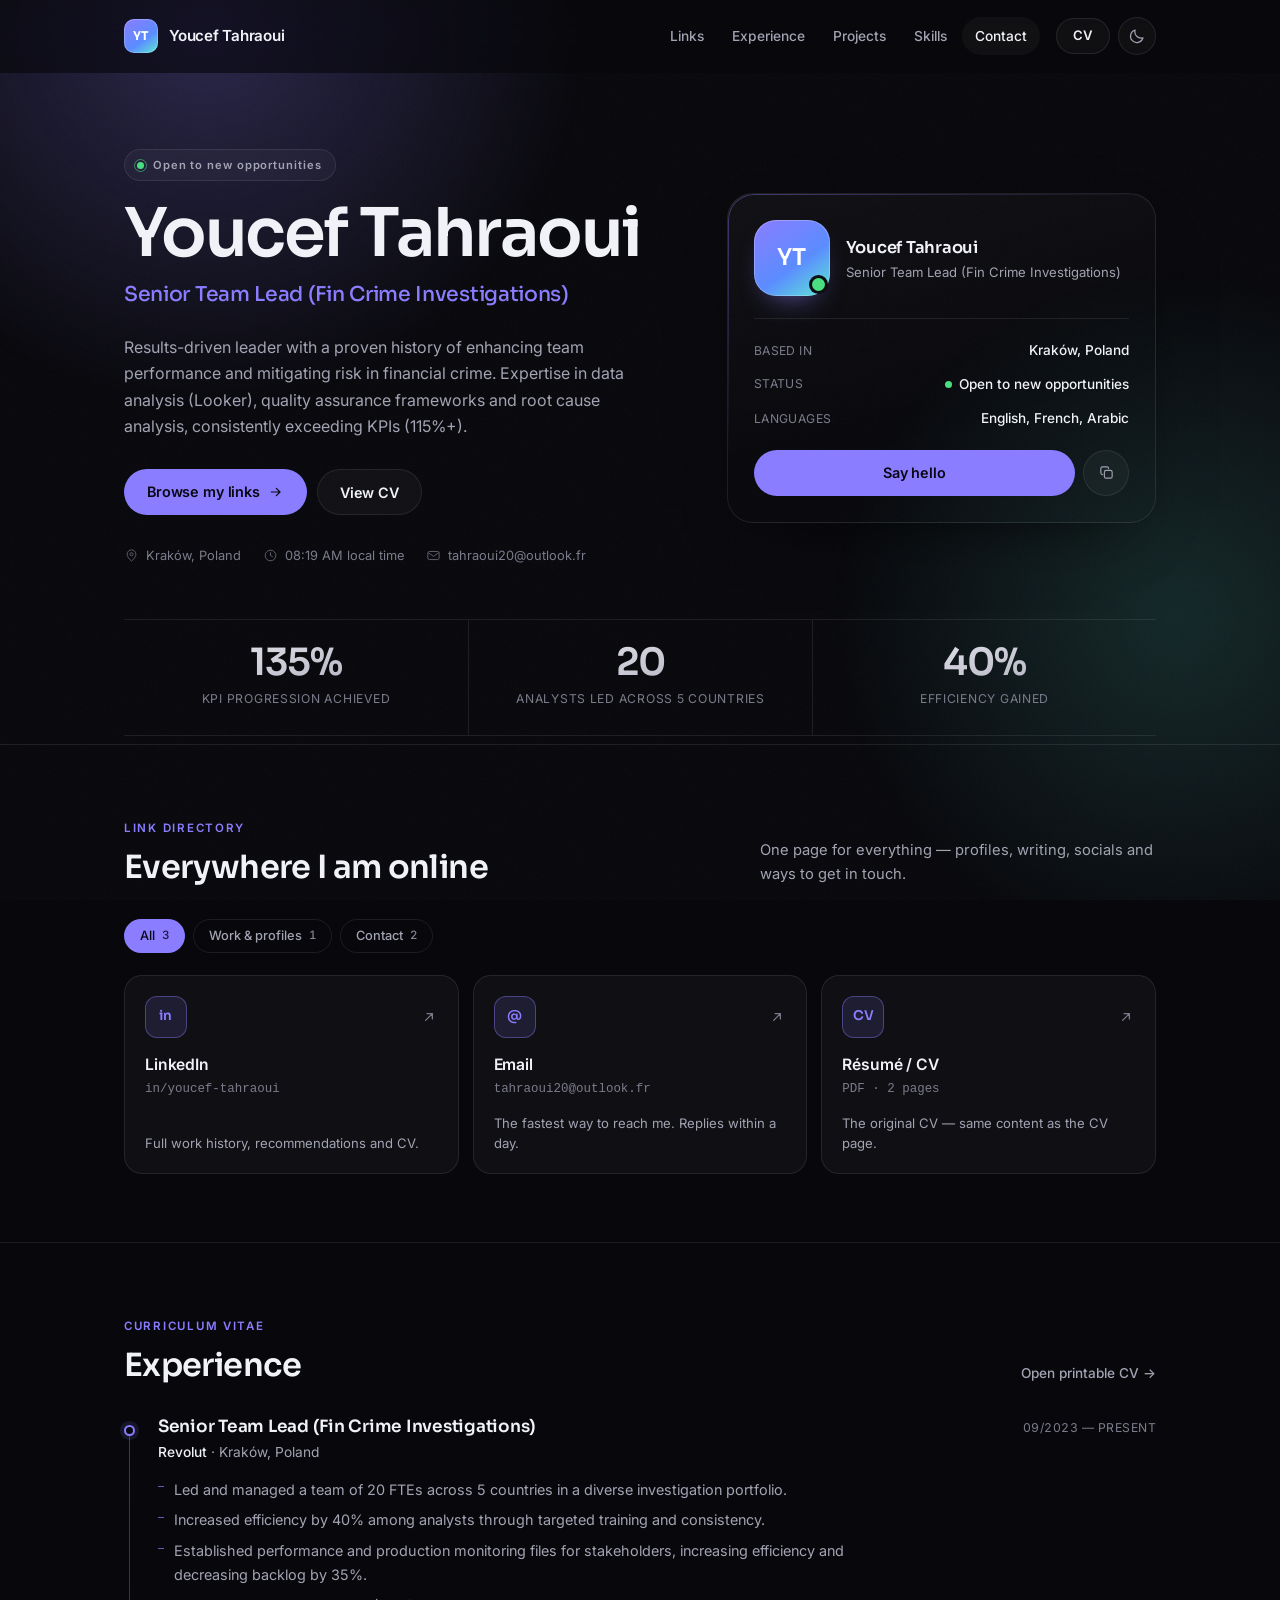
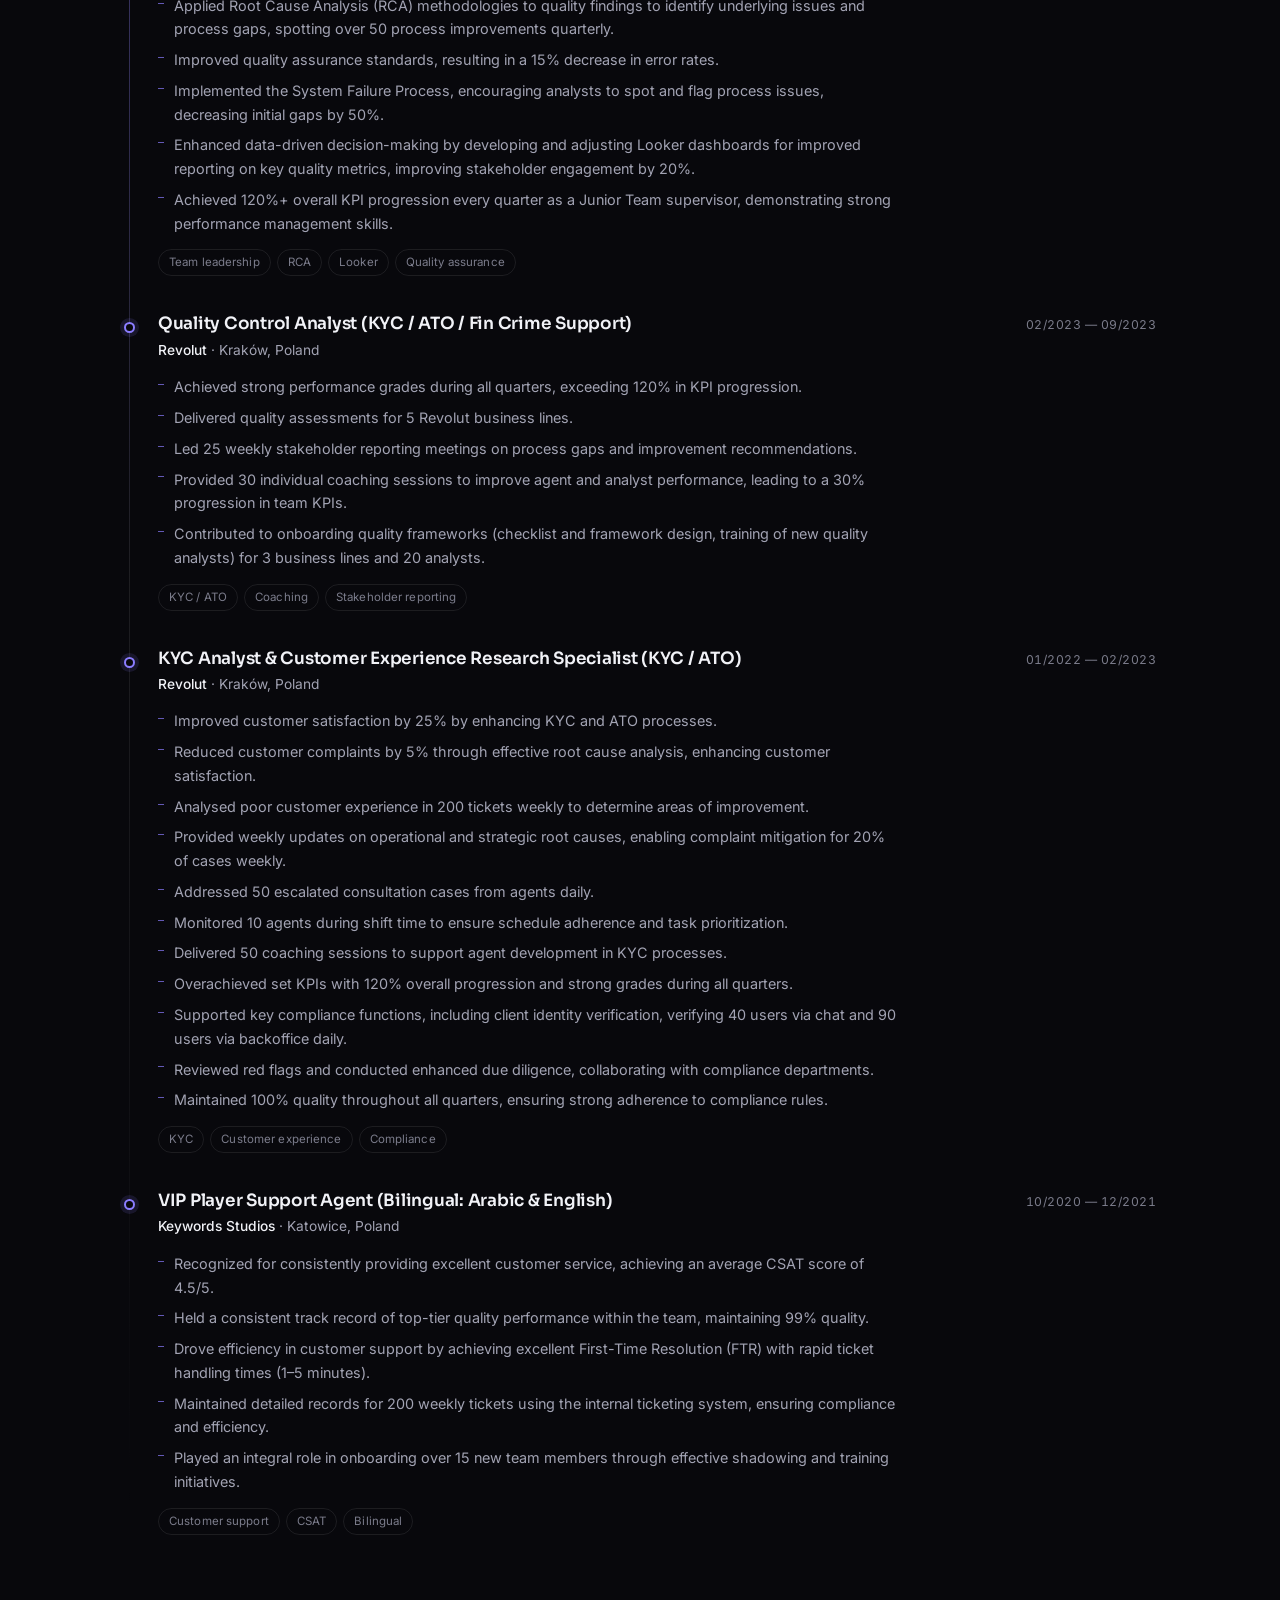
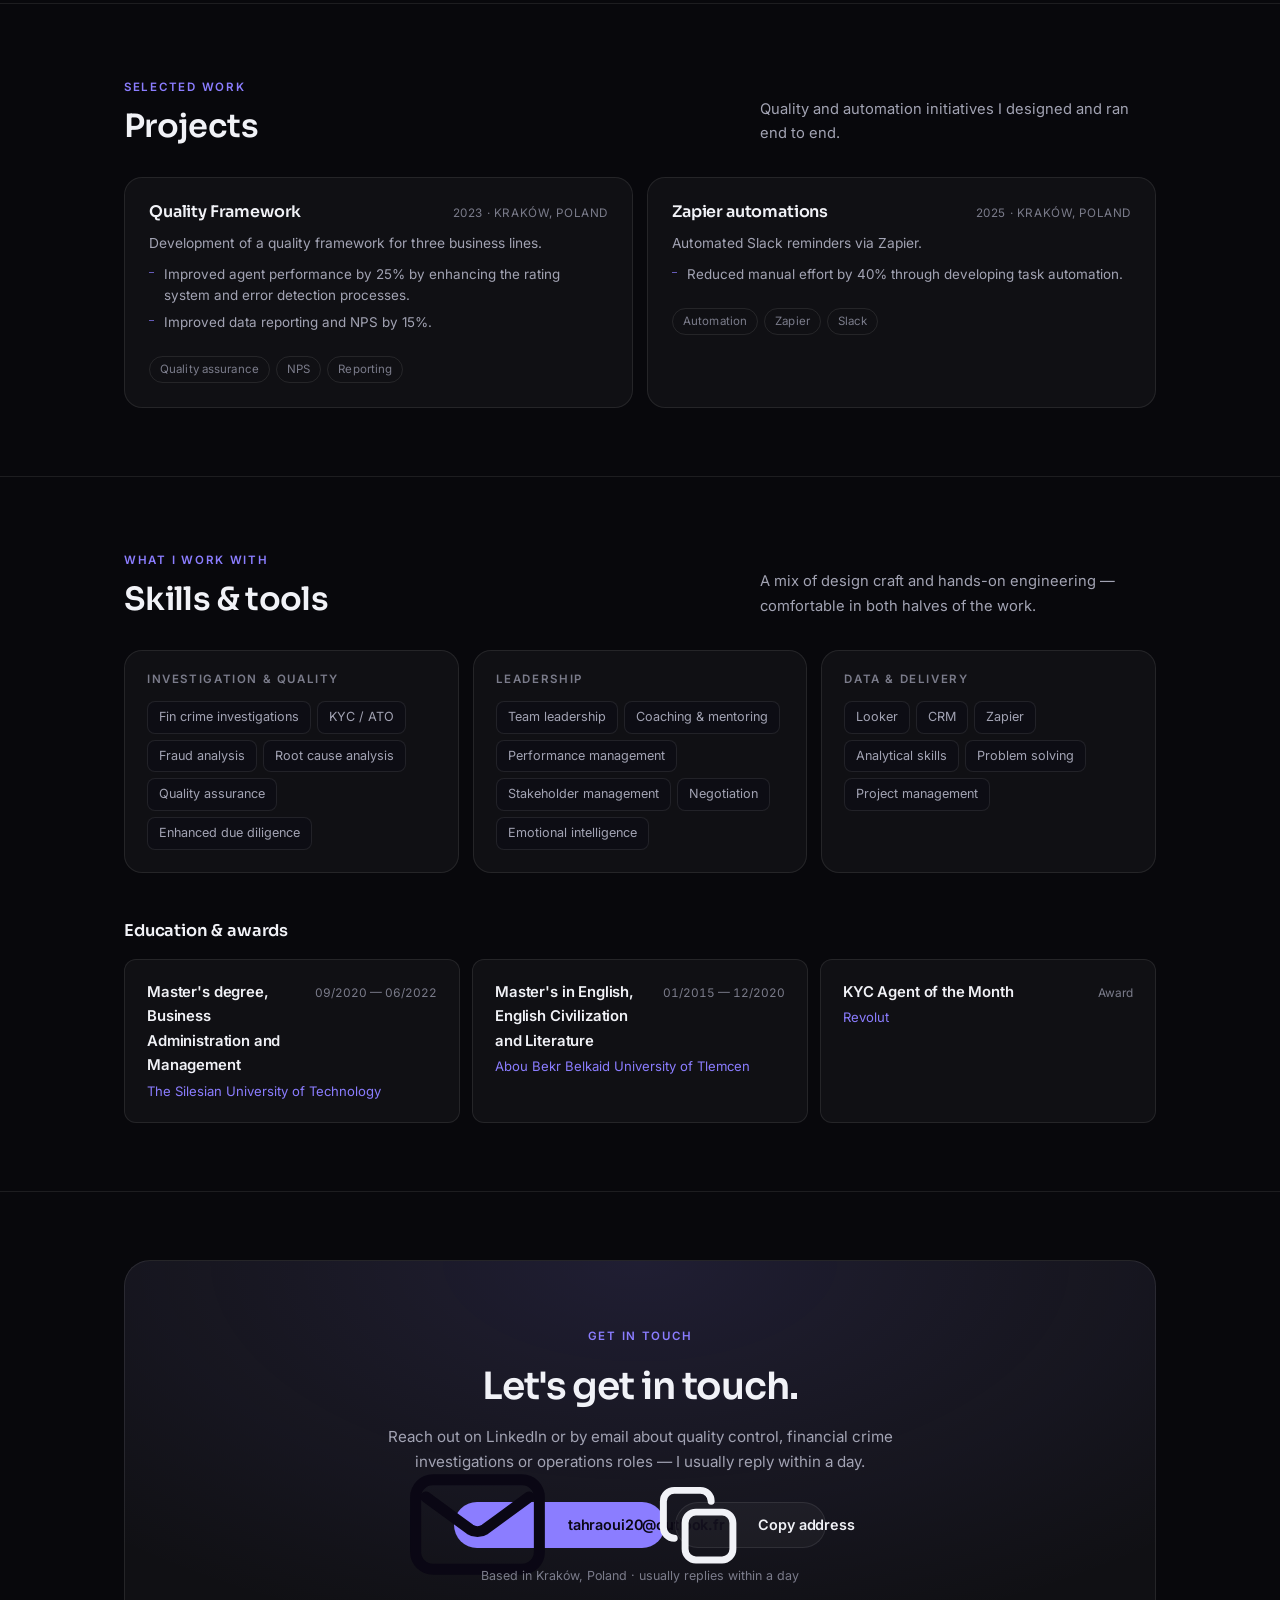
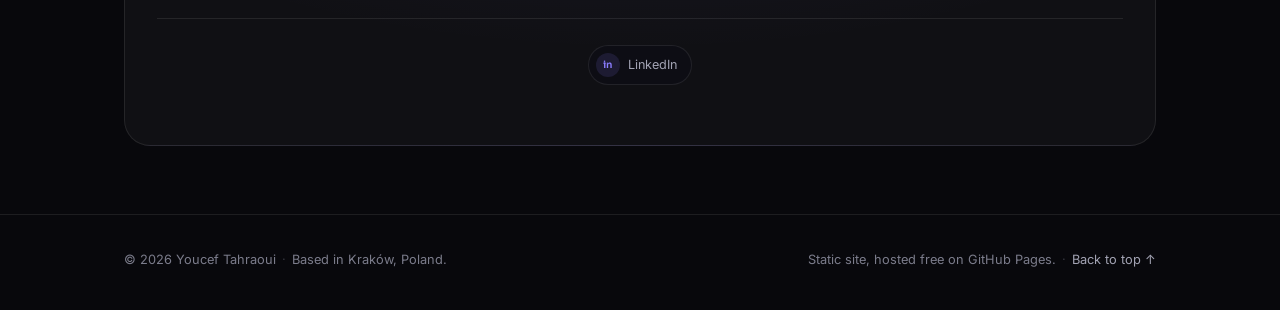
==== commit bc6ac003: "Rename role to Senior Team Lead" ====
--- a/index.html
+++ b/index.html
@@ -3,21 +3,21 @@
   <head>
     <meta charset="utf-8" />
     <meta name="viewport" content="width=device-width, initial-scale=1" />
-    <title>Youcef Tahraoui — Quality Control Team Lead</title>
+    <title>Youcef Tahraoui — Senior Team Lead</title>
     <meta
       name="description"
-      content="Portfolio, CV and link directory for Youcef Tahraoui, a quality control team lead in financial crime investigations based in Kraków, Poland."
+      content="Portfolio, CV and link directory for Youcef Tahraoui, a senior team lead in financial crime investigations based in Kraków, Poland."
     />
     <meta name="theme-color" content="#08080c" />
 
     <!-- Social preview. Replace the URLs once your site is live. -->
     <meta property="og:type" content="website" />
-    <meta property="og:title" content="Youcef Tahraoui — Quality Control Team Lead" />
+    <meta property="og:title" content="Youcef Tahraoui — Senior Team Lead" />
     <meta
       property="og:description"
       content="Quality control team lead in financial crime investigations. CV, experience and links."
     />
-    <meta property="og:url" content="https://your-username.github.io/" />
+    <meta property="og:url" content="https://tahraouiyoucef20.github.io/" />
     <meta name="twitter:card" content="summary_large_image" />
 
     <link rel="icon" href="assets/favicon.svg" type="image/svg+xml" />
